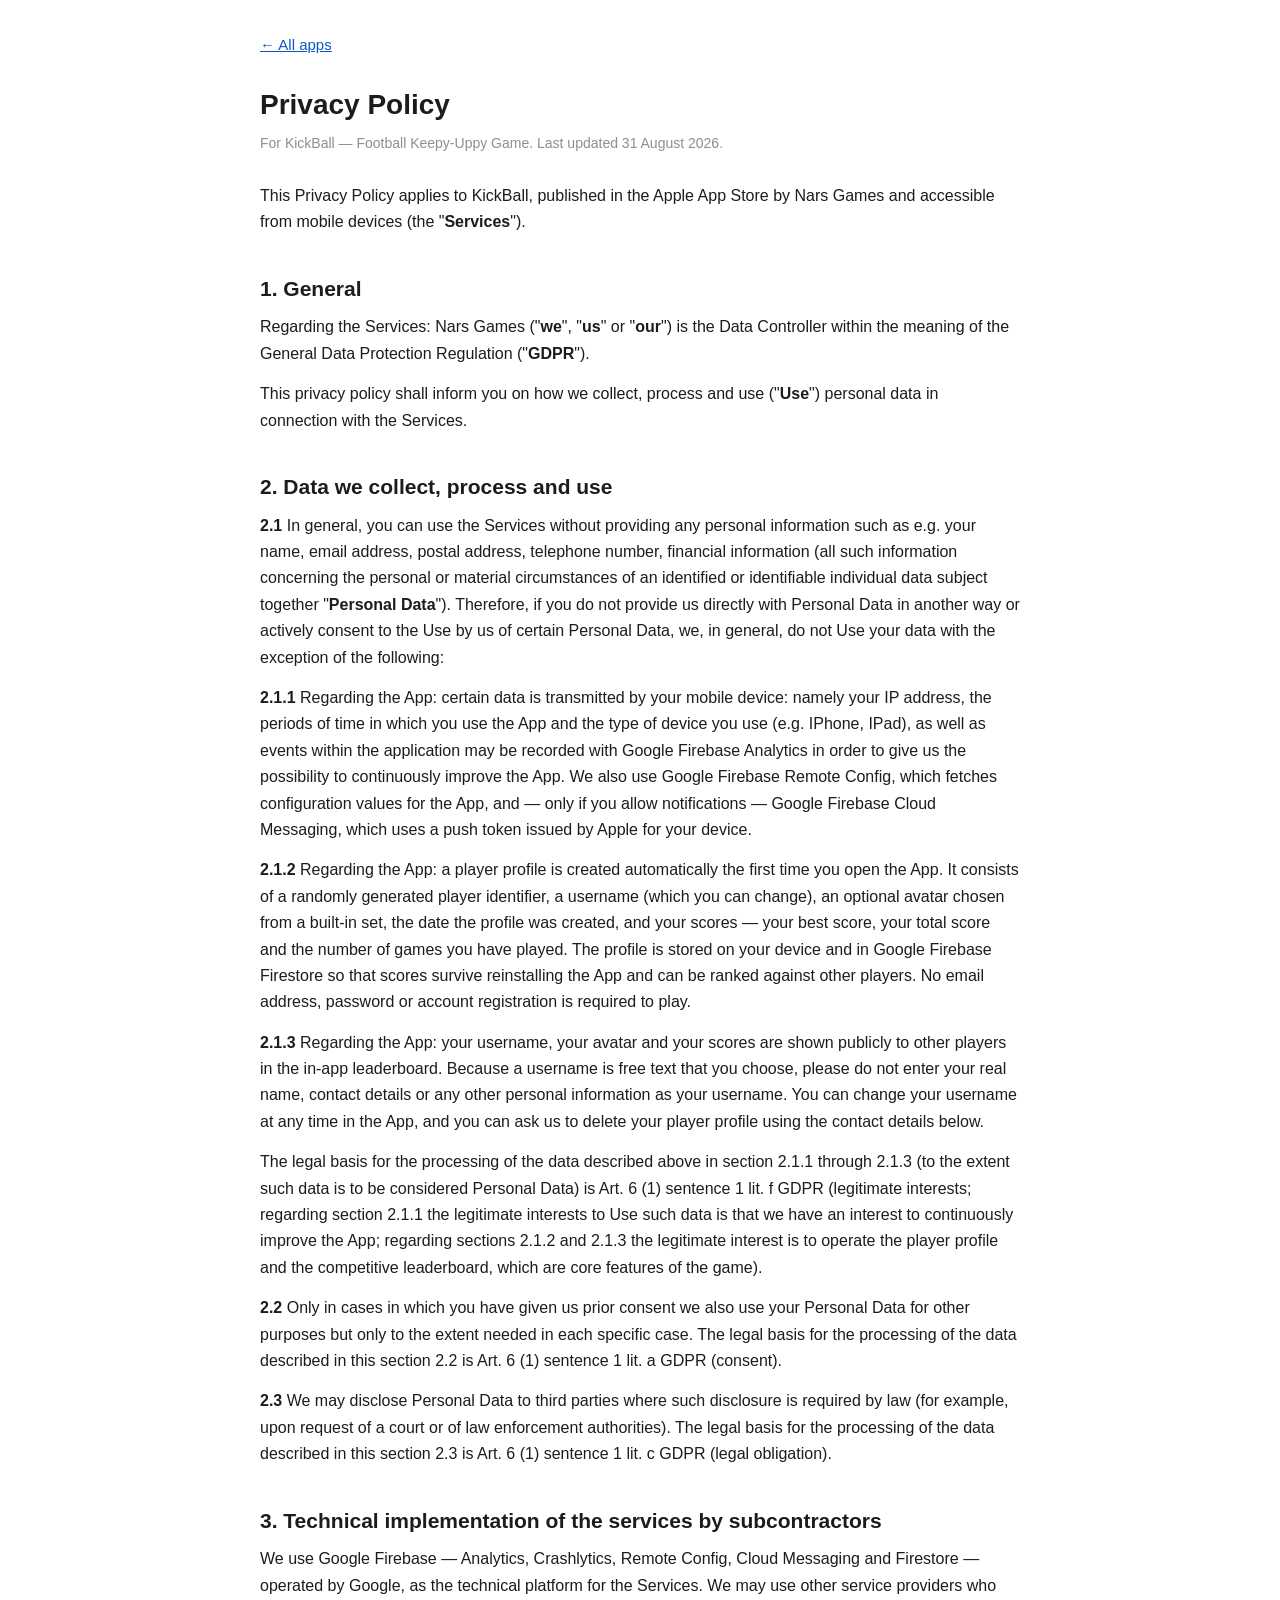
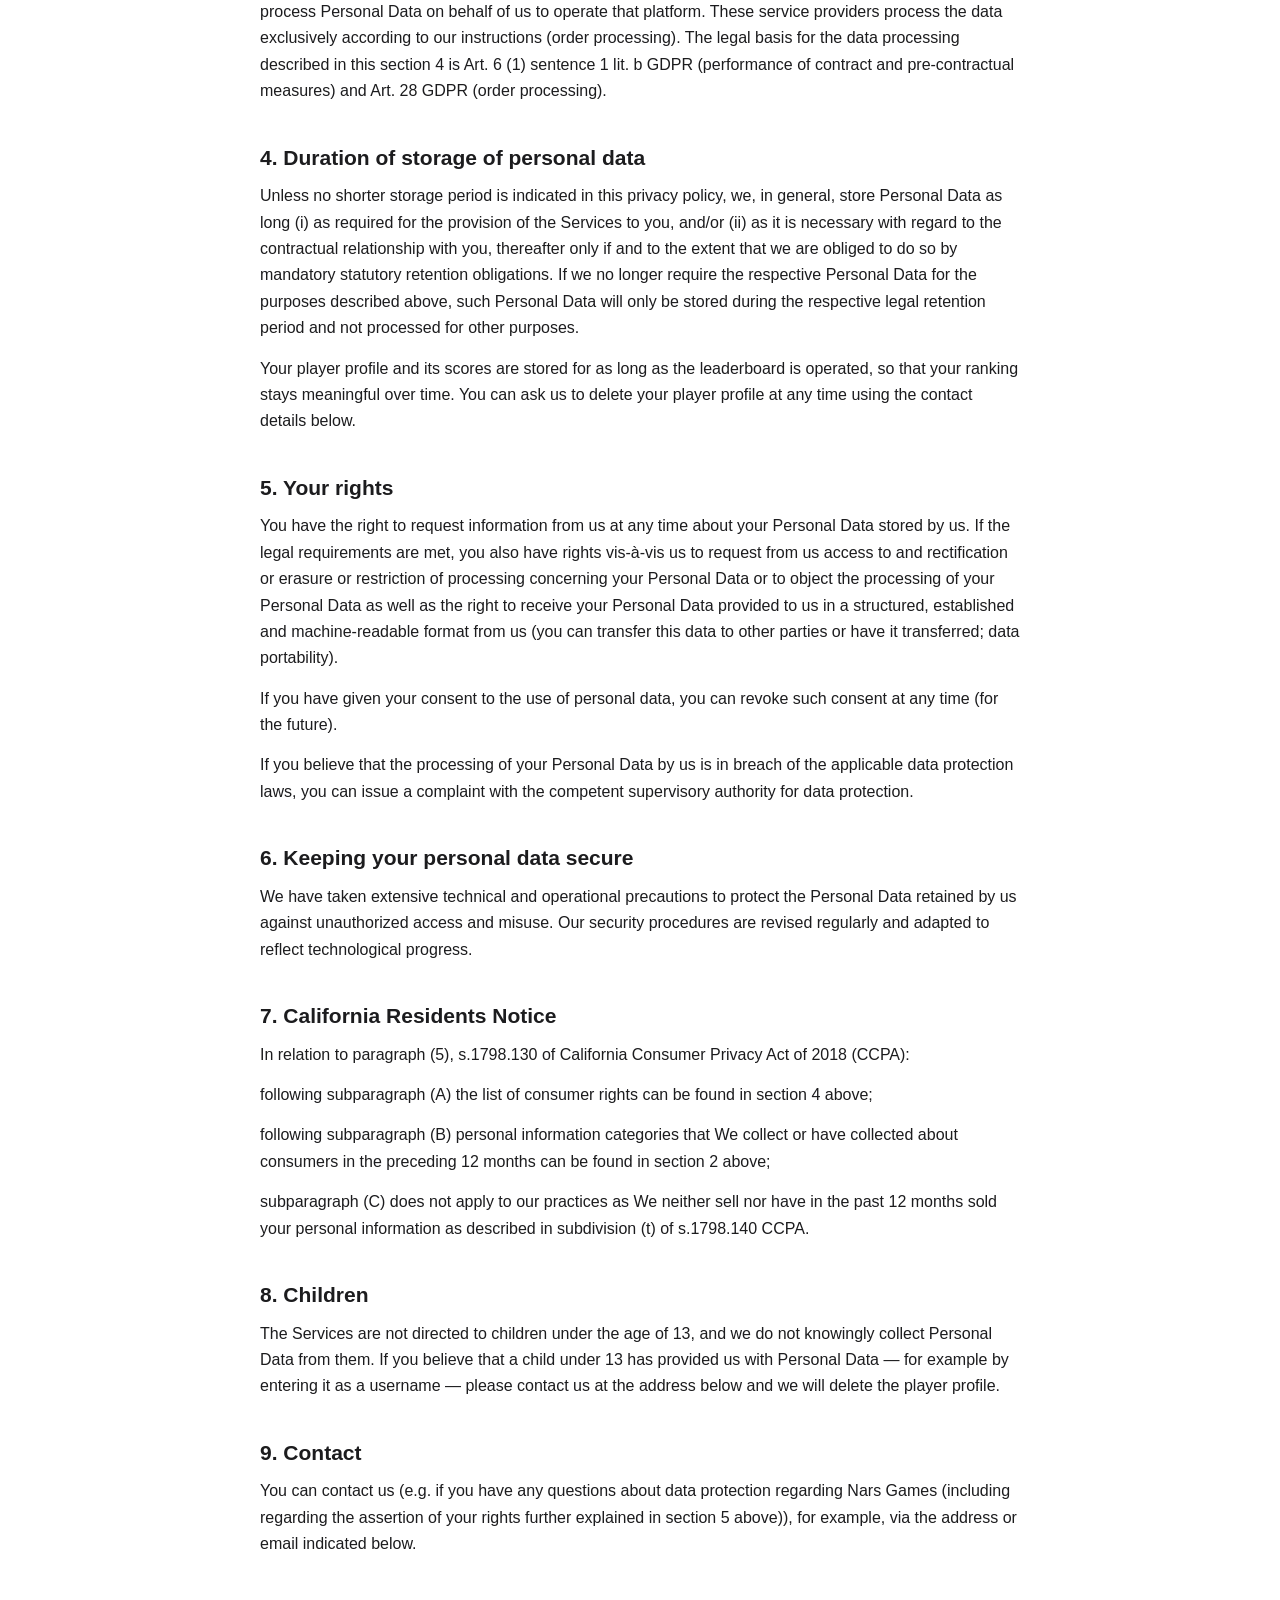
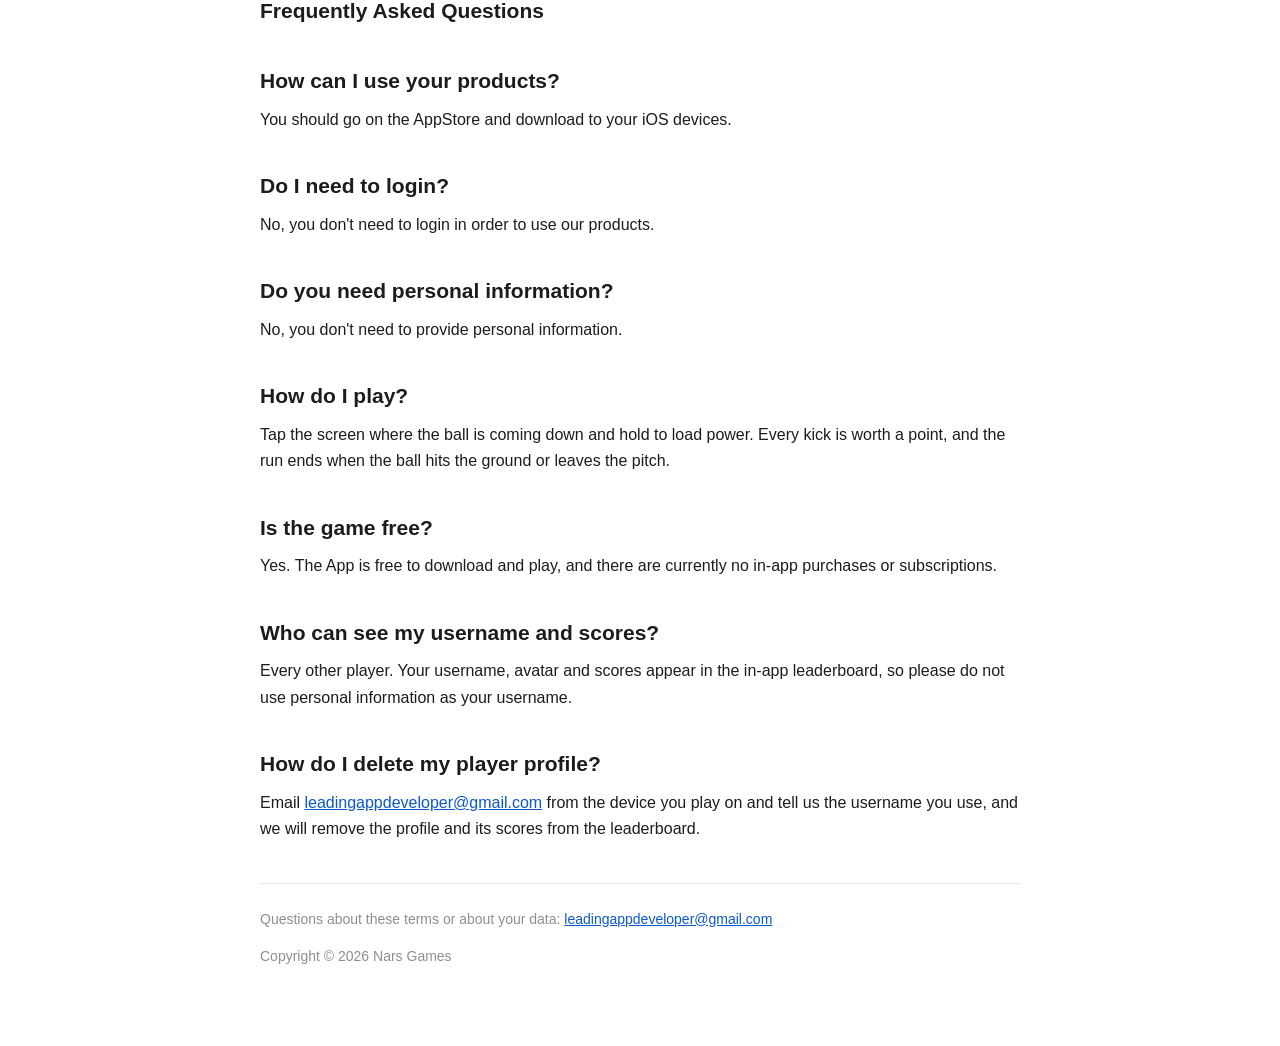
==== kickball/privacy.html @ 35ae4edb "Rebuild homepage on the Nars Games design with per-app legal pages" ====
<!DOCTYPE html>
<html lang="en">
<head>
<meta charset="utf-8">
<meta name="viewport" content="width=device-width, initial-scale=1">
<title>Privacy Policy — KickBall</title>
<style>
  :root { color-scheme: light dark; }
  body {
    margin: 0 auto; padding: 32px 20px 64px; max-width: 760px;
    font: 16px/1.65 -apple-system, BlinkMacSystemFont, "Segoe UI", Roboto, sans-serif;
    color: #1c1c1e; background: #fff;
  }
  @media (prefers-color-scheme: dark) {
    body { color: #f2f2f7; background: #1c1c1e; }
    a { color: #7aa7ff; }
    hr { border-color: #3a3a3c; }
  }
  h1 { font-size: 28px; margin: 0 0 4px; }
  h2 { font-size: 21px; margin: 36px 0 8px; }
  h3, h4, h5, h6 { font-size: 18px; margin: 28px 0 8px; }
  p { margin: 0 0 14px; }
  ul { padding-left: 22px; }
  li { margin: 6px 0; }
  a { color: #0a58ca; }
  .updated { color: #8e8e93; font-size: 14px; margin: 0 0 28px; }
  .back { display: inline-block; margin-bottom: 24px; font-size: 15px; }
  hr { border: 0; border-top: 1px solid #e5e5ea; margin: 40px 0 24px; }
  footer { color: #8e8e93; font-size: 14px; }
</style>
</head>
<body>

<a class="back" href="../index.html">← All apps</a>

<h1>Privacy Policy</h1>
<p class="updated">For KickBall — Football Keepy-Uppy Game. Last updated 31 August 2026.</p>

<p>
This Privacy Policy applies to KickBall, published in the Apple App Store
by Nars Games and accessible from mobile devices (the
"<strong>Services</strong>").
</p>

<h2>1. General</h2>
<p>
Regarding the Services: Nars Games ("<strong>we</strong>",
"<strong>us</strong>" or "<strong>our</strong>") is the Data
Controller within the meaning of the General Data Protection
Regulation ("<strong>GDPR</strong>").
</p>

<p>
This privacy policy shall inform you on how we collect,
process and use ("<strong>Use</strong>") personal data in
connection with the Services.
</p>

<h2>2. Data we collect, process and use</h2>
<p>
<strong>2.1</strong> In general, you can use the Services
without providing any personal information such as e.g. your
name, email address, postal address, telephone number,
financial information (all such information concerning the
personal or material circumstances of an identified or
identifiable individual data subject together "<strong>Personal Data</strong
>"). Therefore, if you do not provide us directly with
Personal Data in another way or actively consent to the Use by
us of certain Personal Data, we, in general, do not Use your
data with the exception of the following:
</p>

<p>
<strong>2.1.1</strong> Regarding the App: certain data is
transmitted by your mobile device: namely your IP address, the
periods of time in which you use the App and the type of
device you use (e.g. IPhone, IPad), as well as events within
the application may be recorded with Google Firebase Analytics
in order to give us the possibility to continuously improve
the App. We also use Google Firebase Remote Config, which fetches
configuration values for the App, and — only if you allow
notifications — Google Firebase Cloud Messaging, which uses a push
token issued by Apple for your device.
</p>

<p>
<strong>2.1.2</strong> Regarding the App: a player profile is
created automatically the first time you open the App. It consists of a
randomly generated player identifier, a username (which you can change),
an optional avatar chosen from a built-in set, the date the profile was
created, and your scores — your best score, your total score and the
number of games you have played. The profile is stored on your device
and in Google Firebase Firestore so that scores survive reinstalling the
App and can be ranked against other players. No email address, password
or account registration is required to play.
</p>

<p>
<strong>2.1.3</strong> Regarding the App: your username, your avatar and
your scores are shown publicly to other players in the in-app
leaderboard. Because a username is free text that you choose, please do
not enter your real name, contact details or any other personal
information as your username. You can change your username at any time
in the App, and you can ask us to delete your player profile using the
contact details below.
</p>

<p>
The legal basis for the processing of the data described above
in section 2.1.1 through 2.1.3 (to the extent such data is to
be considered Personal Data) is Art. 6 (1) sentence 1 lit. f
GDPR (legitimate interests; regarding section 2.1.1 the
legitimate interests to Use such data is that we have an
interest to continuously improve the App; regarding sections
2.1.2 and 2.1.3 the legitimate interest is to operate the player
profile and the competitive leaderboard, which are core features
of the game).
</p>

<p>
<strong>2.2</strong> Only in cases in which you have given us
prior consent we also use your Personal Data for other
purposes but only to the extent needed in each specific case.
The legal basis for the processing of the data described in
this section 2.2 is Art. 6 (1) sentence 1 lit. a GDPR
(consent).
</p>

<p>
<strong>2.3</strong> We may disclose Personal Data to third
parties where such disclosure is required by law (for example,
upon request of a court or of law enforcement authorities).
The legal basis for the processing of the data described in
this section 2.3 is Art. 6 (1) sentence 1 lit. c GDPR (legal
obligation).
</p>

<h2>
3. Technical implementation of the services by subcontractors
</h2>
<p>
We use Google Firebase — Analytics, Crashlytics, Remote Config,
Cloud Messaging and Firestore — operated by Google, as the technical
platform for the Services. We may use other service providers who
process Personal Data on behalf of us to operate that platform. These service providers process the data exclusively
according to our instructions (order processing). The legal
basis for the data processing described in this section 4 is
Art. 6 (1) sentence 1 lit. b GDPR (performance of contract and
pre-contractual measures) and Art. 28 GDPR (order processing).
</p>

<h2>4. Duration of storage of personal data</h2>
<p>
Unless no shorter storage period is indicated in this privacy
policy, we, in general, store Personal Data as long (i) as
required for the provision of the Services to you, and/or (ii)
as it is necessary with regard to the contractual relationship
with you, thereafter only if and to the extent that we are
obliged to do so by mandatory statutory retention obligations.
If we no longer require the respective Personal Data for the
purposes described above, such Personal Data will only be
stored during the respective legal retention period and not
processed for other purposes.
</p>

<p>
Your player profile and its scores are stored for as long as the
leaderboard is operated, so that your ranking stays meaningful over
time. You can ask us to delete your player profile at any time using
the contact details below.
</p>

<h2>5. Your rights</h2>
<p>
You have the right to request information from us at any time
about your Personal Data stored by us. If the legal
requirements are met, you also have rights vis-à-vis us to
request from us access to and rectification or erasure or
restriction of processing concerning your Personal Data or to
object the processing of your Personal Data as well as the
right to receive your Personal Data provided to us in a
structured, established and machine-readable format from us
(you can transfer this data to other parties or have it
transferred; data portability).
</p>

<p>
If you have given your consent to the use of personal data,
you can revoke such consent at any time (for the future).
</p>

<p>
If you believe that the processing of your Personal Data by us
is in breach of the applicable data protection laws, you can
issue a complaint with the competent supervisory authority for
data protection.
</p>

<h2>6. Keeping your personal data secure</h2>
<p>
We have taken extensive technical and operational precautions
to protect the Personal Data retained by us against
unauthorized access and misuse. Our security procedures are
revised regularly and adapted to reflect technological
progress.
</p>

<h2>7. California Residents Notice</h2>
<p>
In relation to paragraph (5), s.1798.130 of California
Consumer Privacy Act of 2018 (CCPA):
</p>

<p>
following subparagraph (A) the list of consumer rights can
be found in section 4 above;
</p>

<p>
following subparagraph (B) personal information categories
that We collect or have collected about consumers in the
preceding 12 months can be found in section 2 above;
</p>

<p>
subparagraph (C) does not apply to our practices as We
neither sell nor have in the past 12 months sold your
personal information as described in subdivision (t) of
s.1798.140 CCPA.
</p>

<h2>8. Children</h2>
<p>
The Services are not directed to children under the age of 13, and we do
not knowingly collect Personal Data from them. If you believe that a
child under 13 has provided us with Personal Data — for example by
entering it as a username — please contact us at the address below and
we will delete the player profile.
</p>

<h2>9. Contact</h2>
<p>
You can contact us (e.g. if you have any questions about data
protection regarding Nars Games (including regarding the
assertion of your rights further explained in section 5
above)), for example, via the address or email indicated
below.
</p>

<h2>Frequently Asked Questions</h2>

<h2>How can I use your products?</h2>
<p>
You should go on the AppStore and download to your iOS
devices.
</p>

<h2>Do I need to login?</h2>
<p>
No, you don't need to login in order to use our products.
</p>

<h2>Do you need personal information?</h2>
<p>No, you don't need to provide personal information.</p>

<h2>How do I play?</h2>
<p>Tap the screen where the ball is coming down and hold to load power. Every kick is worth a point, and the run ends when the ball hits the ground or leaves the pitch.</p>

<h2>Is the game free?</h2>
<p>
Yes. The App is free to download and play, and there are currently no in-app
purchases or subscriptions.
</p>

<h2>Who can see my username and scores?</h2>
<p>
Every other player. Your username, avatar and scores appear in the in-app
leaderboard, so please do not use personal information as your username.
</p>

<h2>How do I delete my player profile?</h2>
<p>
Email <a href="mailto:leadingappdeveloper@gmail.com">leadingappdeveloper@gmail.com</a>
from the device you play on and tell us the username you use, and we will remove
the profile and its scores from the leaderboard.
</p>

<!-- ***** Features Big Item End ***** -->
<!-- // end .section -->
<!-- // end .section -->
<!-- ***** Footer Start ***** -->

<hr>
<footer>
  <p>Questions about these terms or about your data:
     <a href="mailto:leadingappdeveloper@gmail.com">leadingappdeveloper@gmail.com</a></p>
  <p>Copyright © 2026 Nars Games</p>
</footer>

</body>
</html>
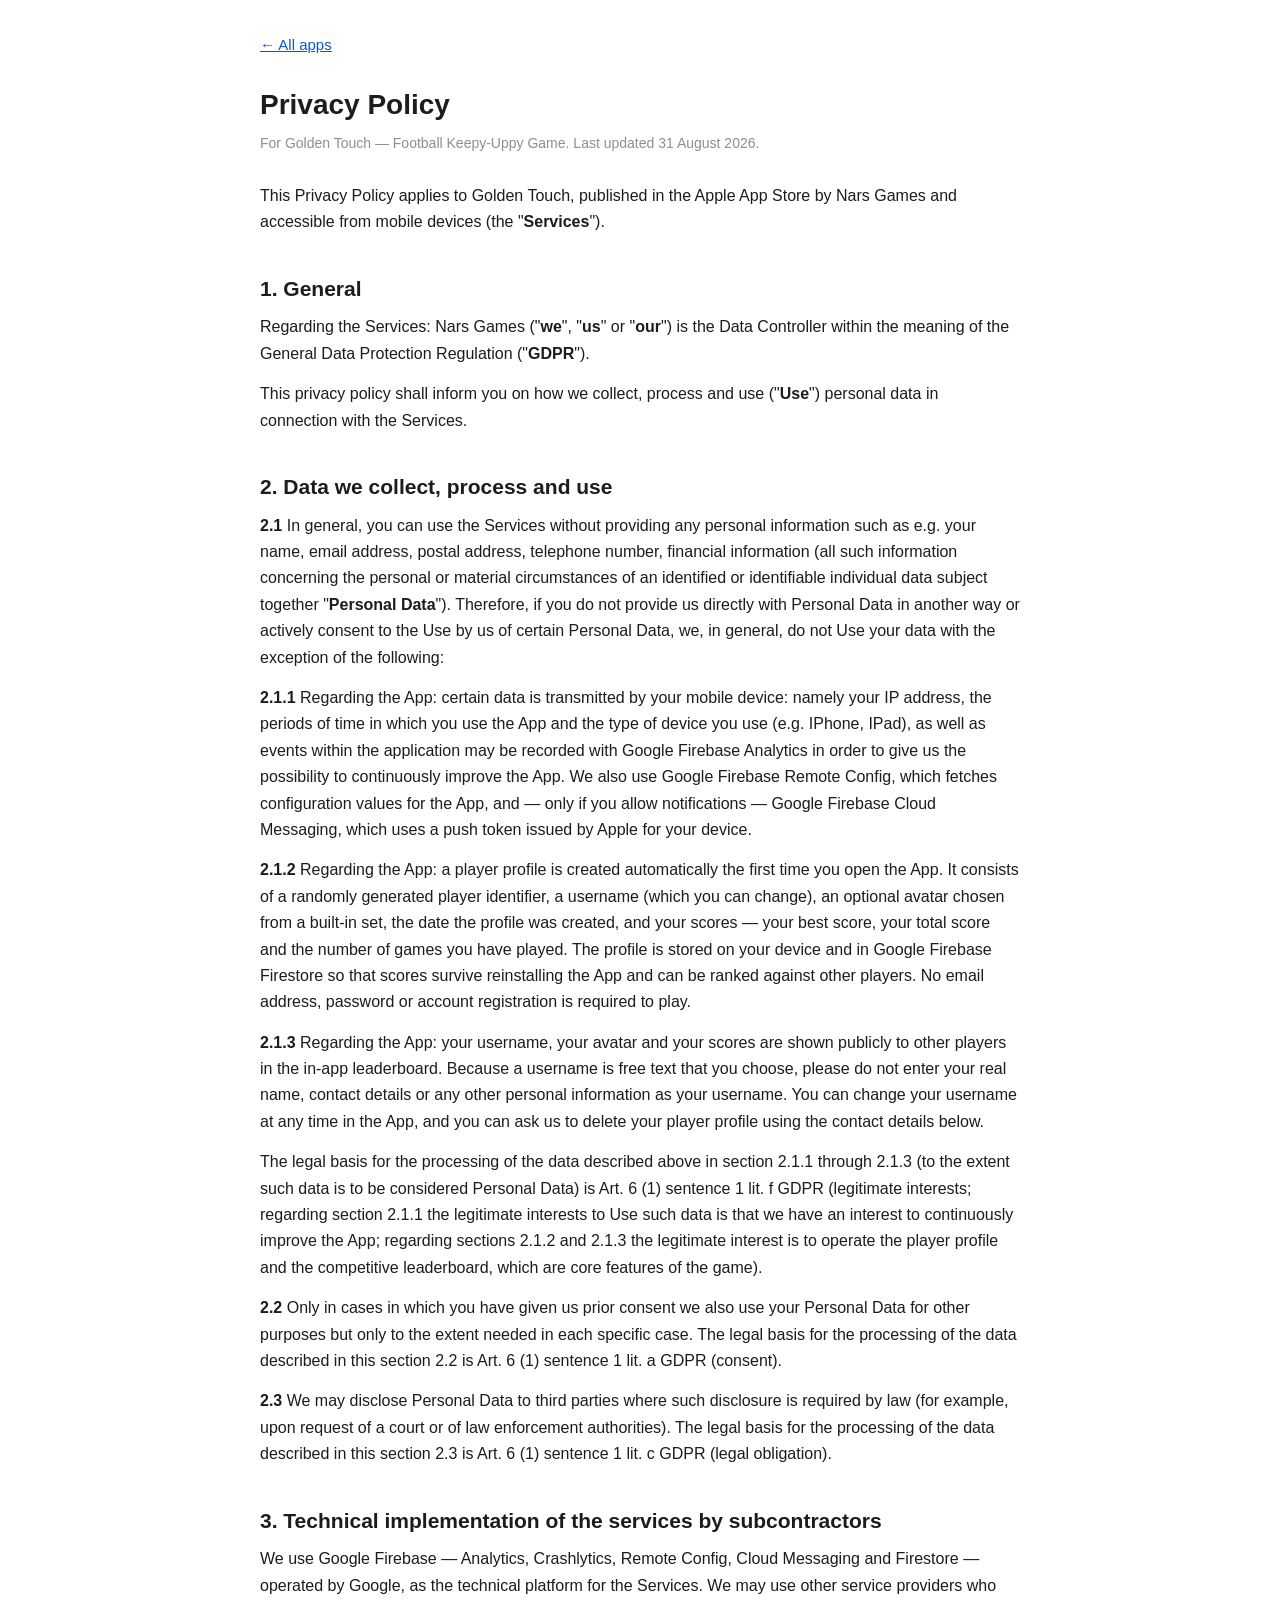
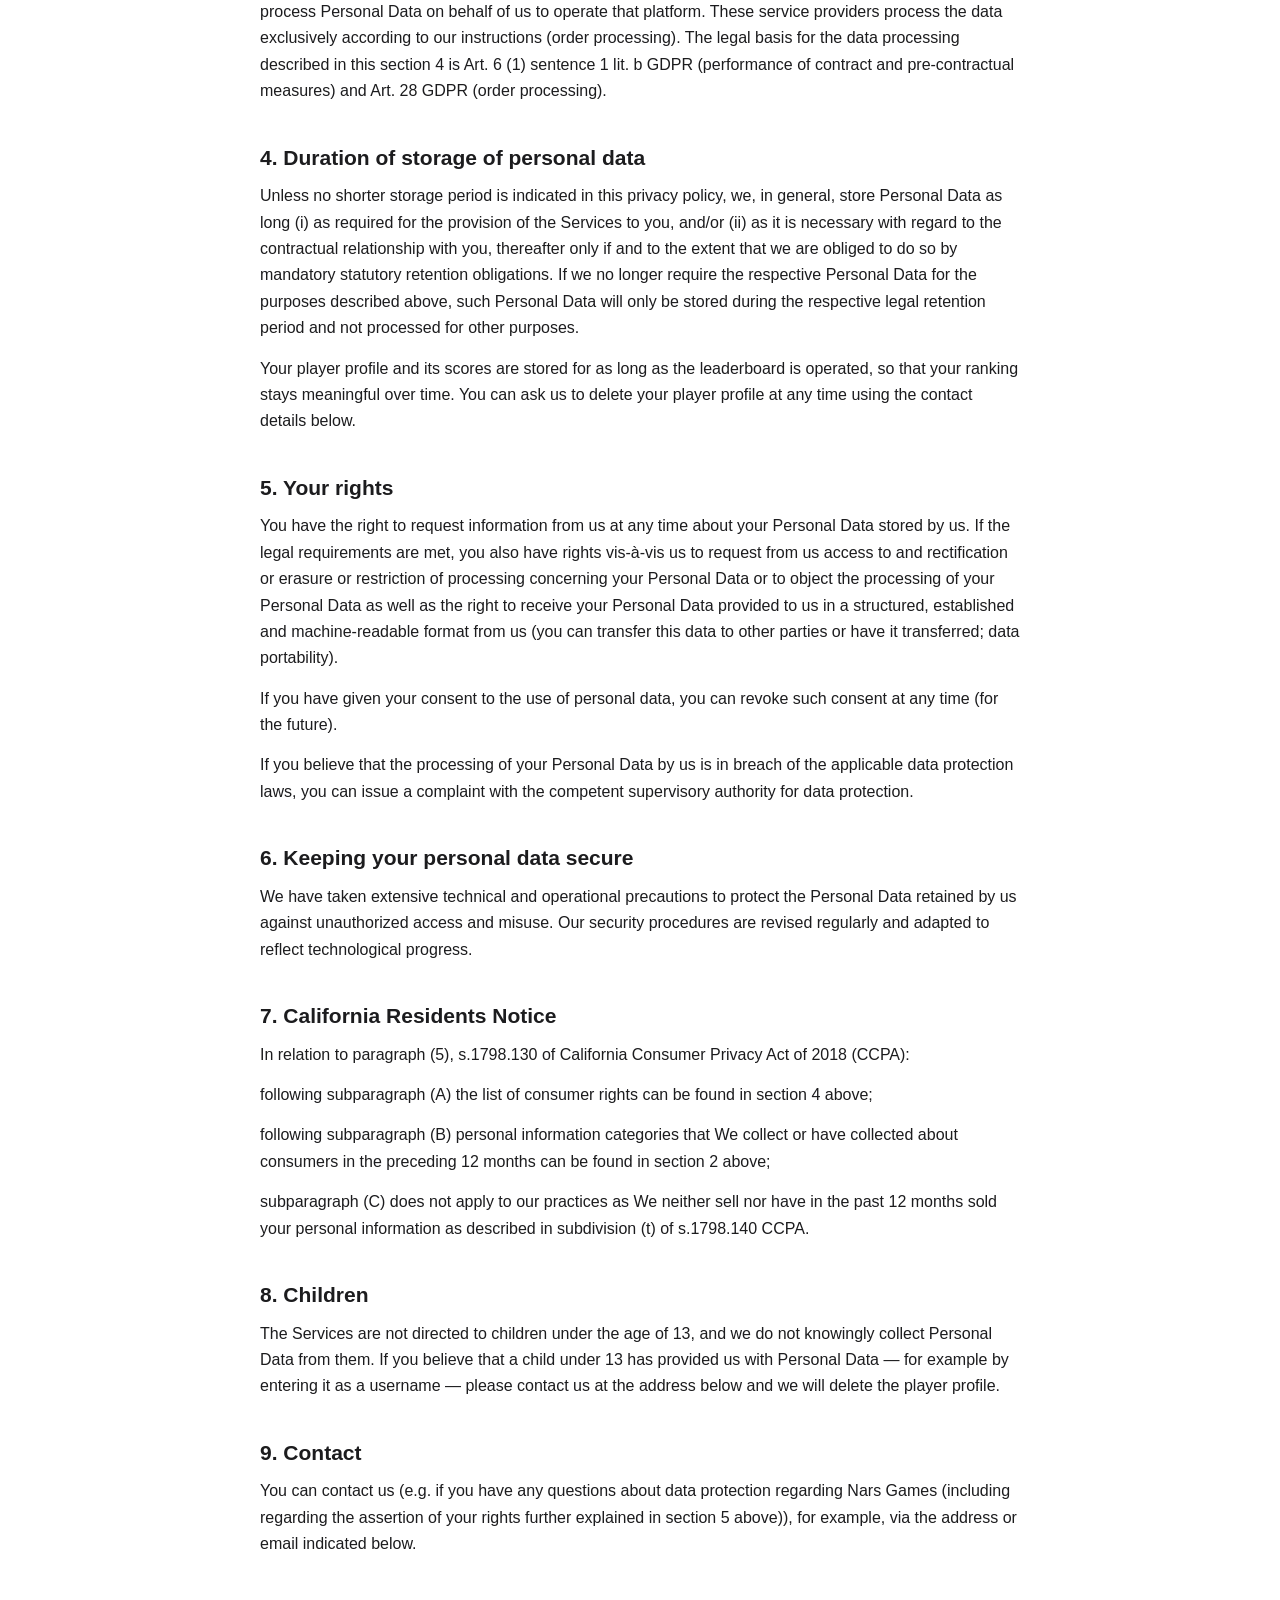
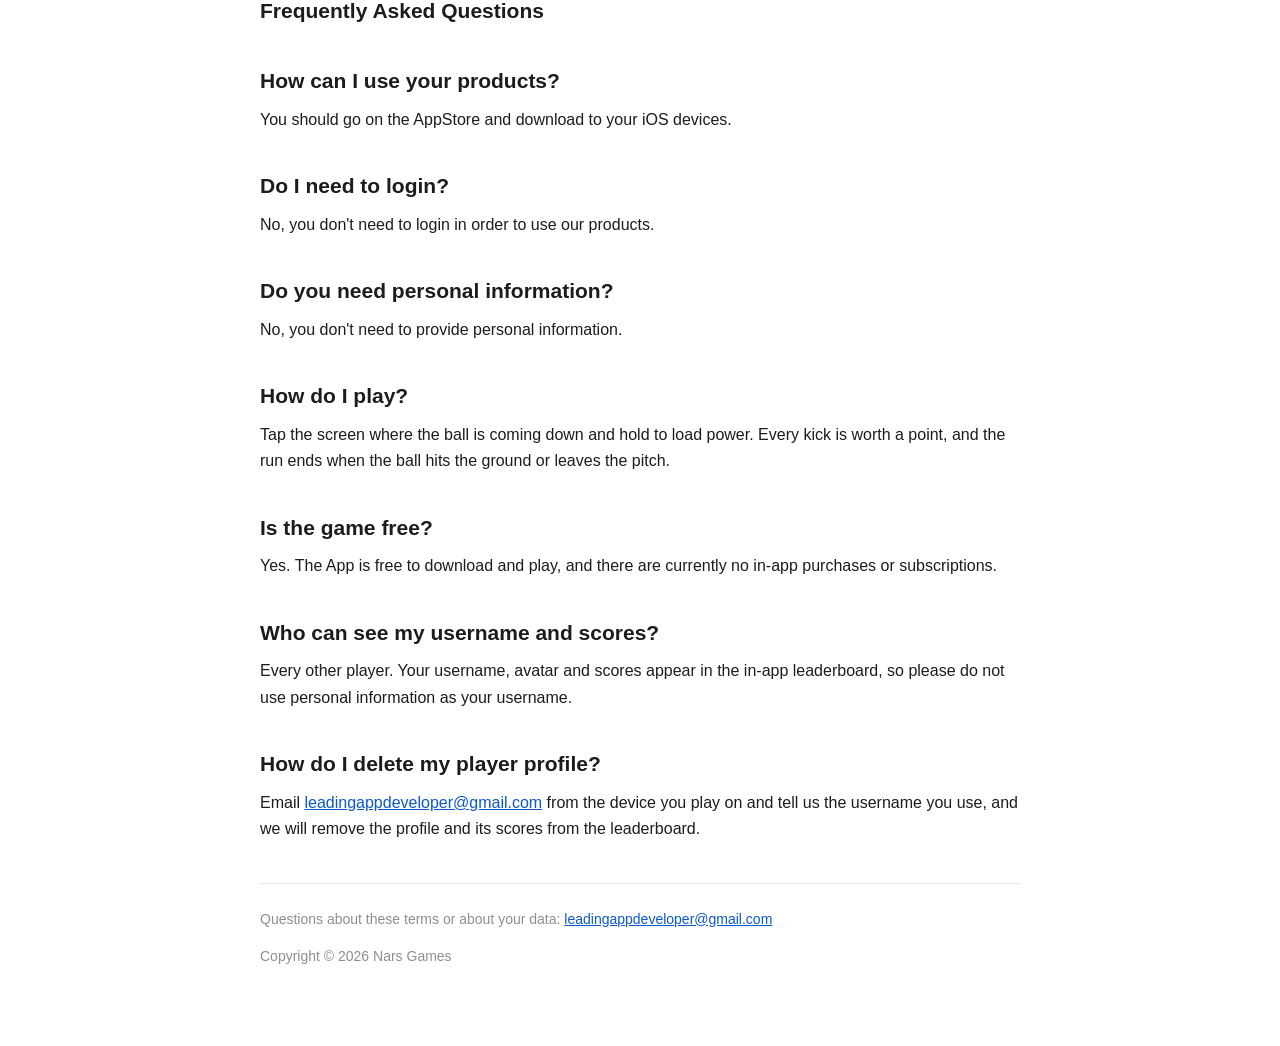
==== commit a1d32373: "fix: rename KickBall to Golden Touch and Word Clash to Oh My Word The App Store names moved on and t" ====
--- a/kickball/privacy.html
+++ b/kickball/privacy.html
@@ -3,7 +3,7 @@
 <head>
 <meta charset="utf-8">
 <meta name="viewport" content="width=device-width, initial-scale=1">
-<title>Privacy Policy — KickBall</title>
+<title>Privacy Policy — Golden Touch</title>
 <style>
   :root { color-scheme: light dark; }
   body {
@@ -34,10 +34,10 @@
 <a class="back" href="../index.html">← All apps</a>
 
 <h1>Privacy Policy</h1>
-<p class="updated">For KickBall — Football Keepy-Uppy Game. Last updated 31 August 2026.</p>
-
-<p>
-This Privacy Policy applies to KickBall, published in the Apple App Store
+<p class="updated">For Golden Touch — Football Keepy-Uppy Game. Last updated 31 August 2026.</p>
+
+<p>
+This Privacy Policy applies to Golden Touch, published in the Apple App Store
 by Nars Games and accessible from mobile devices (the
 "<strong>Services</strong>").
 </p>
